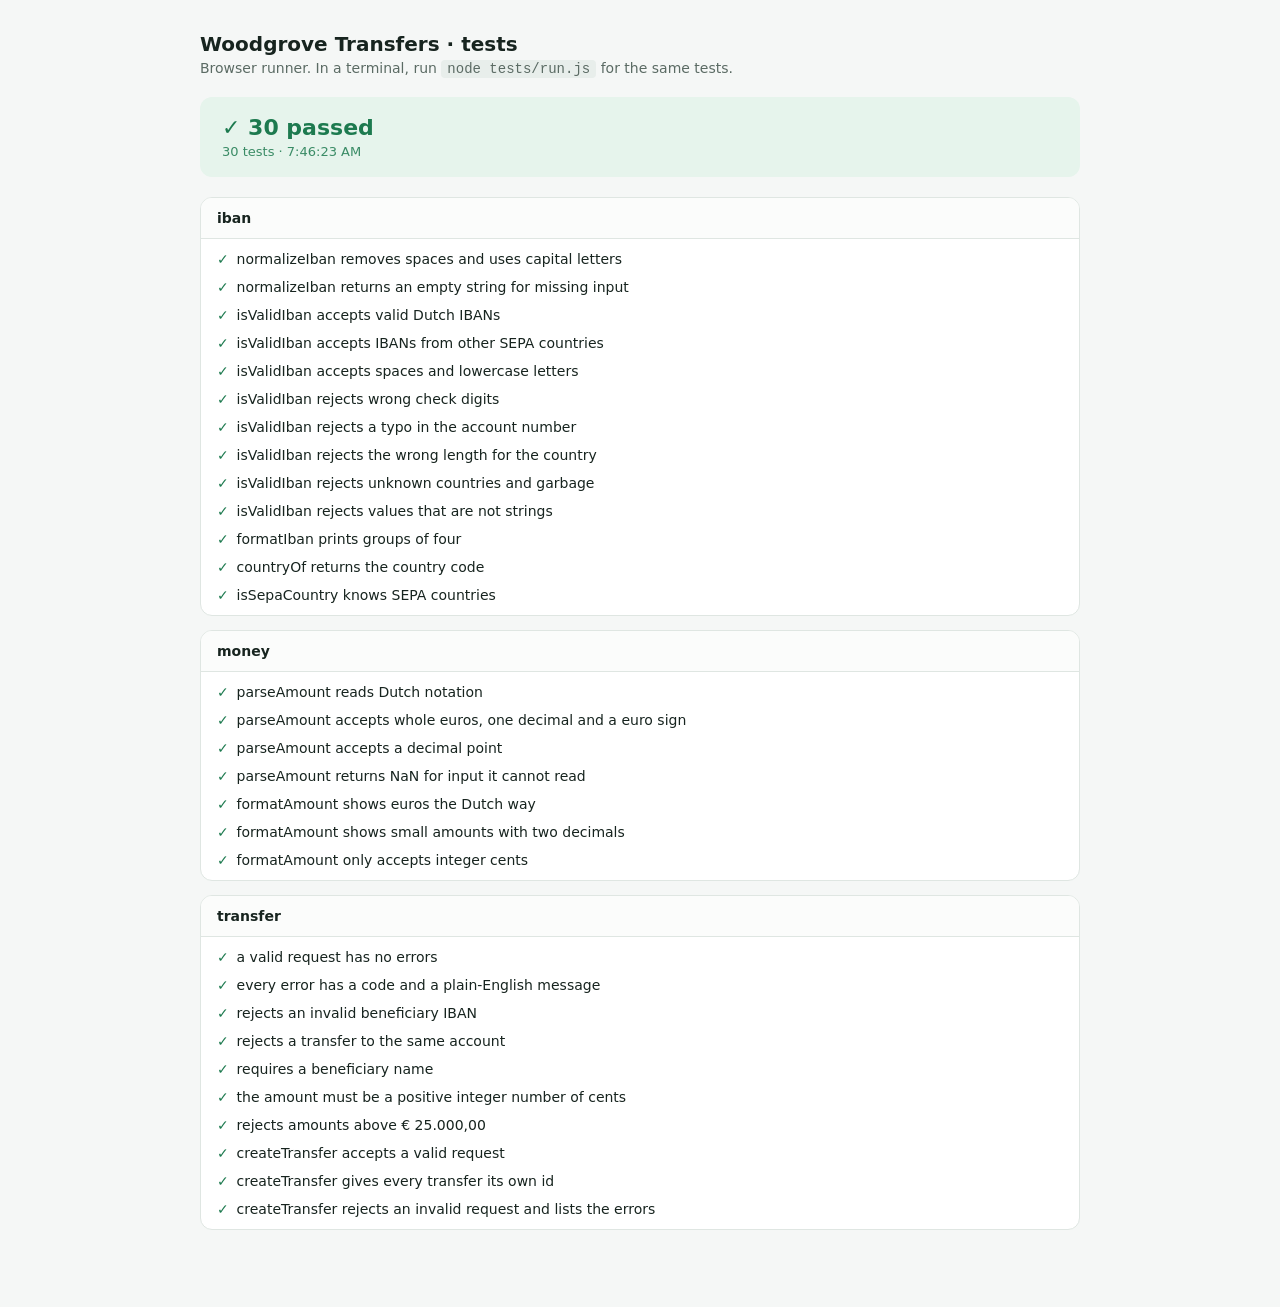
==== tests/index.html @ 0089c5d4 "Initial commit" ====
<!doctype html>
<html lang="en">
  <head>
    <meta charset="utf-8" />
    <meta name="viewport" content="width=device-width, initial-scale=1" />
    <title>Running tests…</title>
    <style>
      :root {
        --ink: #17241f;
        --muted: #5b6b64;
        --line: #dfe6e2;
        --pass: #1d7a4f;
        --pass-bg: #e6f4ec;
        --fail: #b3261e;
        --fail-bg: #fdecea;
        font-family: system-ui, -apple-system, 'Segoe UI', Roboto, sans-serif;
        color: var(--ink);
        background: #f5f7f6;
      }
      body { margin: 0; }
      main { max-width: 880px; margin: 0 auto; padding: 32px 20px 64px; }
      h1 { font-size: 20px; margin: 0 0 4px; }
      .sub { color: var(--muted); margin: 0 0 20px; font-size: 14px; }
      .sub code { background: #e8eeeb; padding: 1px 6px; border-radius: 4px; }
      .banner { border-radius: 12px; padding: 18px 22px; font-size: 22px; font-weight: 700; margin-bottom: 20px; }
      .banner.pass { background: var(--pass-bg); color: var(--pass); }
      .banner.fail { background: var(--fail-bg); color: var(--fail); }
      .banner small { display: block; font-size: 13px; font-weight: 500; opacity: 0.85; margin-top: 4px; }
      section { background: #fff; border: 1px solid var(--line); border-radius: 12px; margin-bottom: 14px; overflow: hidden; }
      section h2 { font-size: 14px; margin: 0; padding: 12px 16px; border-bottom: 1px solid var(--line); background: #fbfcfb; }
      ul { list-style: none; margin: 0; padding: 6px 0; }
      li { padding: 6px 16px; font-size: 14px; }
      li .mark { display: inline-block; width: 1.4em; font-weight: 700; }
      li.pass .mark { color: var(--pass); }
      li.fail .mark { color: var(--fail); }
      li.fail { background: var(--fail-bg); }
      pre { margin: 6px 0 2px 1.4em; white-space: pre-wrap; font-size: 12.5px; color: var(--fail); }
      pre.logs { color: var(--muted); }
    </style>
    <script>
      // Report scripts that fail to load or throw, so a broken file never looks like a green run.
      window.loadErrors = [];
      window.addEventListener(
        'error',
        (event) => {
          const target = event.target;
          const file = target && target.src ? target.src.split('/').slice(-2).join('/') : event.filename || '';
          window.loadErrors.push(target && target.src ? `Could not load ${file}` : `${event.message} (${file}:${event.lineno})`);
        },
        true
      );
    </script>
  </head>
  <body>
    <main>
      <h1>Woodgrove Transfers · tests</h1>
      <p class="sub">Browser runner. In a terminal, run <code>node tests/run.js</code> for the same tests.</p>
      <div id="report">Running tests…</div>
    </main>

    <!-- Code under test: data/ first, then src/ (a file after the files it depends on) -->
    <script src="../data/accounts.js"></script>
    <script src="../src/config.js"></script>
    <script src="../src/iban.js"></script>
    <script src="../src/money.js"></script>
    <script src="../src/transfer.js"></script>

    <!-- Test framework -->
    <script src="harness.js"></script>

    <!-- Test files -->
    <script src="iban.test.js"></script>
    <script src="money.test.js"></script>
    <script src="transfer.test.js"></script>

    <!-- Report -->
    <script>
      (function () {
        const report = document.getElementById('report');
        const el = (tag, className, text) => {
          const node = document.createElement(tag);
          if (className) node.className = className;
          if (text !== undefined) node.textContent = text;
          return node;
        };

        function render(results) {
          const failed = results.filter((r) => !r.passed).length + window.loadErrors.length;
          const passed = results.length - results.filter((r) => !r.passed).length;
          const ok = failed === 0 && results.length > 0;

          document.title = ok ? `✓ ${passed} passed` : `✗ ${failed} failed`;
          report.textContent = '';

          const banner = el('div', `banner ${ok ? 'pass' : 'fail'}`, ok ? `✓ ${passed} passed` : `✗ ${failed} failed`);
          banner.appendChild(el('small', '', `${results.length} tests · ${new Date().toLocaleTimeString()}`));
          report.appendChild(banner);

          if (window.loadErrors.length) {
            const section = el('section');
            section.appendChild(el('h2', '', 'Scripts that failed to load'));
            const list = el('ul');
            window.loadErrors.forEach((message) => {
              const item = el('li', 'fail');
              item.appendChild(el('span', 'mark', '✗'));
              item.appendChild(document.createTextNode(message));
              list.appendChild(item);
            });
            section.appendChild(list);
            report.appendChild(section);
          }

          const suites = new Map();
          results.forEach((r) => suites.set(r.suite, [...(suites.get(r.suite) || []), r]));
          suites.forEach((items, suite) => {
            const section = el('section');
            section.appendChild(el('h2', '', suite));
            const list = el('ul');
            items.forEach((r) => {
              const item = el('li', r.passed ? 'pass' : 'fail');
              item.appendChild(el('span', 'mark', r.passed ? '✓' : '✗'));
              item.appendChild(document.createTextNode(r.name));
              if (!r.passed) {
                item.appendChild(el('pre', '', r.error.message));
                if (r.logs.length) item.appendChild(el('pre', 'logs', `console.log:\n${r.logs.join('\n')}`));
              }
              list.appendChild(item);
            });
            section.appendChild(list);
            report.appendChild(section);
          });
        }

        if (!window.WoodgroveTests) {
          window.loadErrors.push('tests/harness.js did not load');
          render([]);
        } else {
          window.WoodgroveTests.run().then(render);
        }
      })();
    </script>
  </body>
</html>
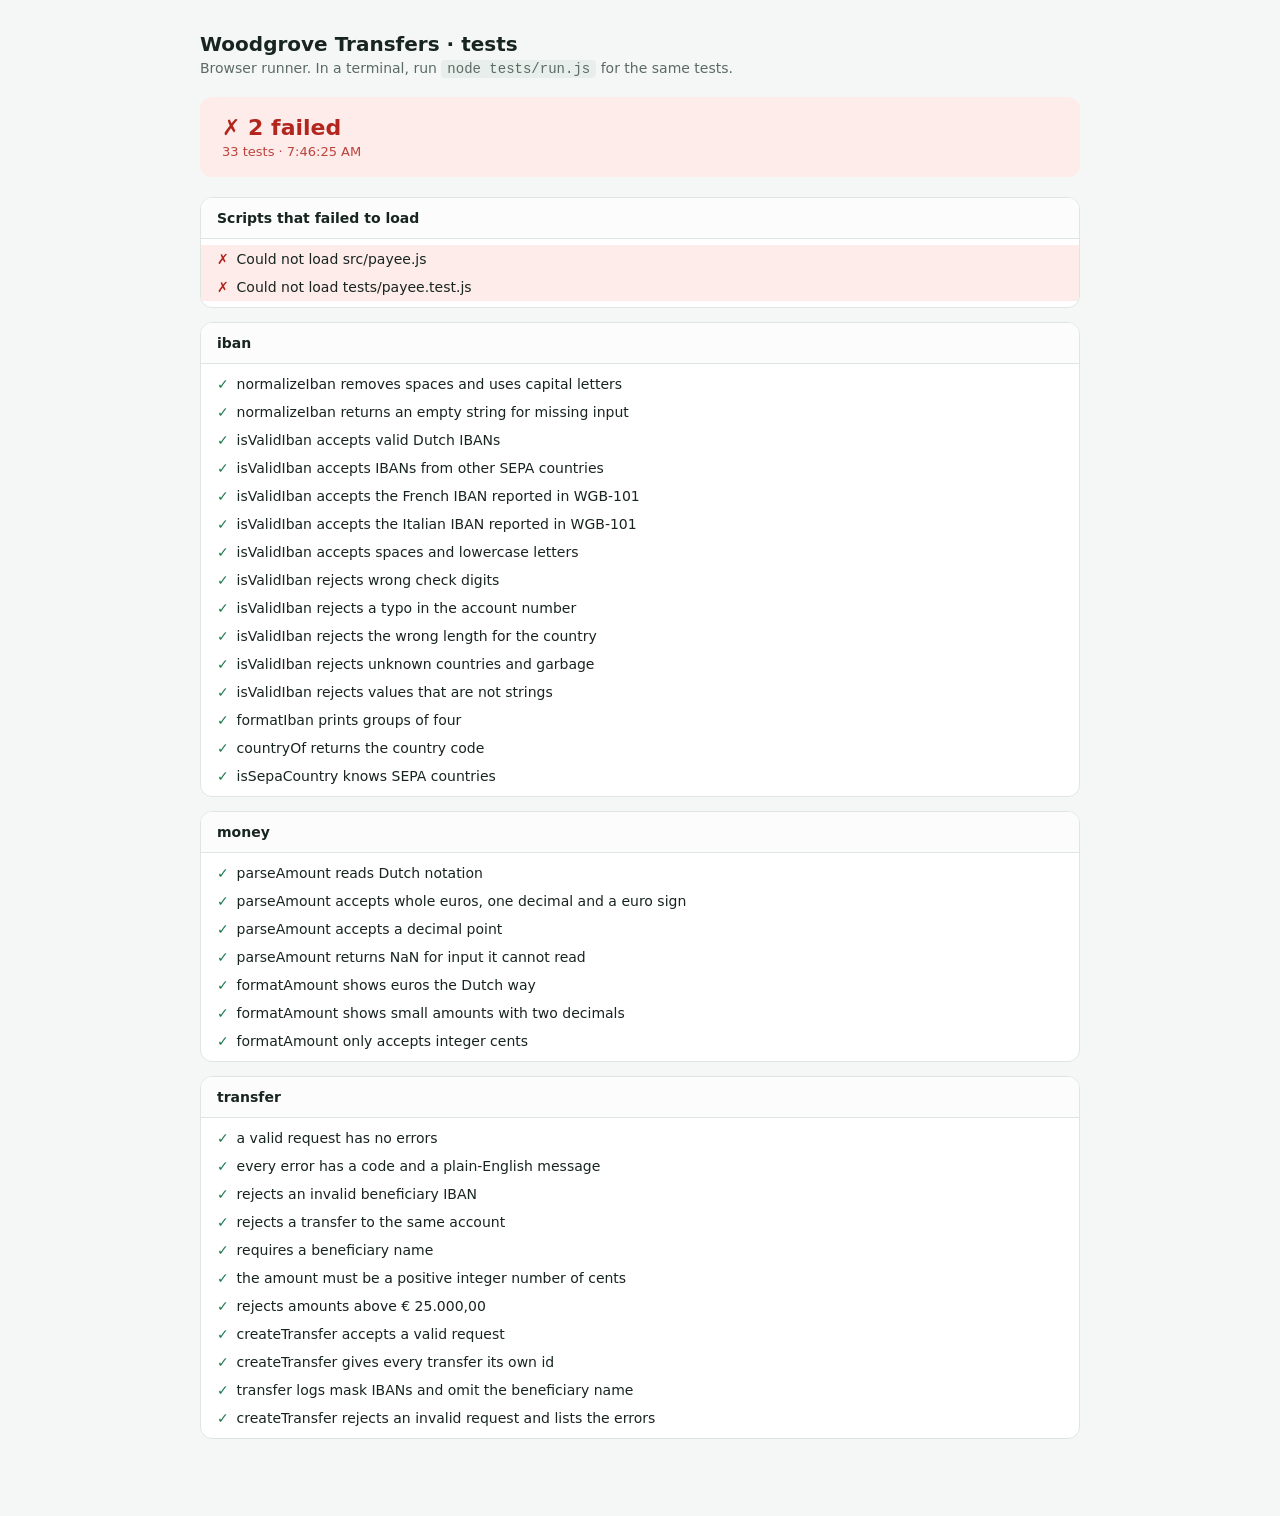
==== commit 9706f480: "WGB-103: Fix high-severity security findings - Read the screening API key from SCREENING_API_KEY ins" ====
--- a/tests/index.html
+++ b/tests/index.html
@@ -63,6 +63,7 @@
     <script src="../src/config.js"></script>
     <script src="../src/iban.js"></script>
     <script src="../src/money.js"></script>
+    <script src="../src/payee.js"></script>
     <script src="../src/transfer.js"></script>
 
     <!-- Test framework -->
@@ -71,6 +72,8 @@
     <!-- Test files -->
     <script src="iban.test.js"></script>
     <script src="money.test.js"></script>
+    <script src="payee.test.js"></script>
+    <script src="server.test.js"></script>
     <script src="transfer.test.js"></script>
 
     <!-- Report -->
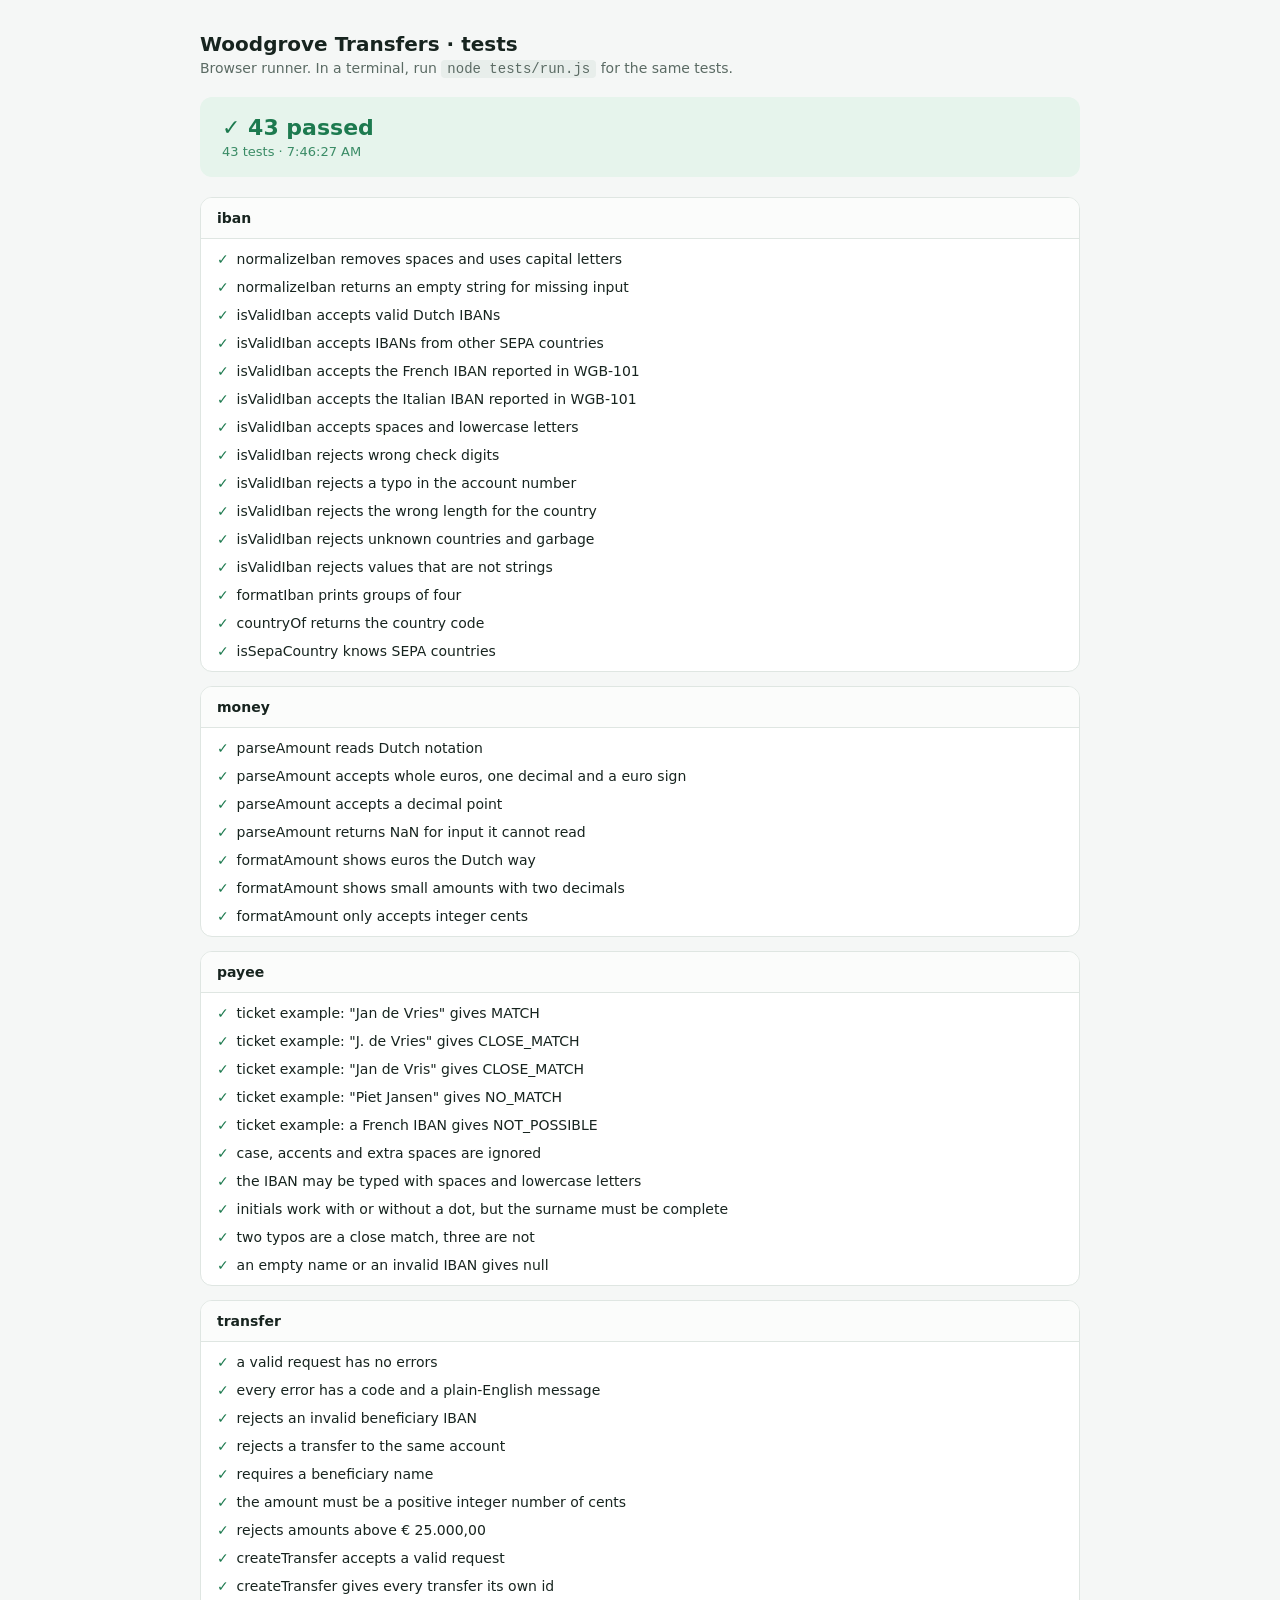
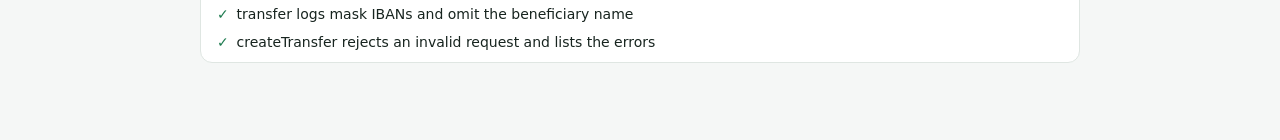
==== commit 60754531: "WGB-102: Add Verification of Payee verifyPayee checks a beneficiary name against Woodgrove's account" ====
--- a/tests/index.html
+++ b/tests/index.html
@@ -73,7 +73,6 @@
     <script src="iban.test.js"></script>
     <script src="money.test.js"></script>
     <script src="payee.test.js"></script>
-    <script src="server.test.js"></script>
     <script src="transfer.test.js"></script>
 
     <!-- Report -->
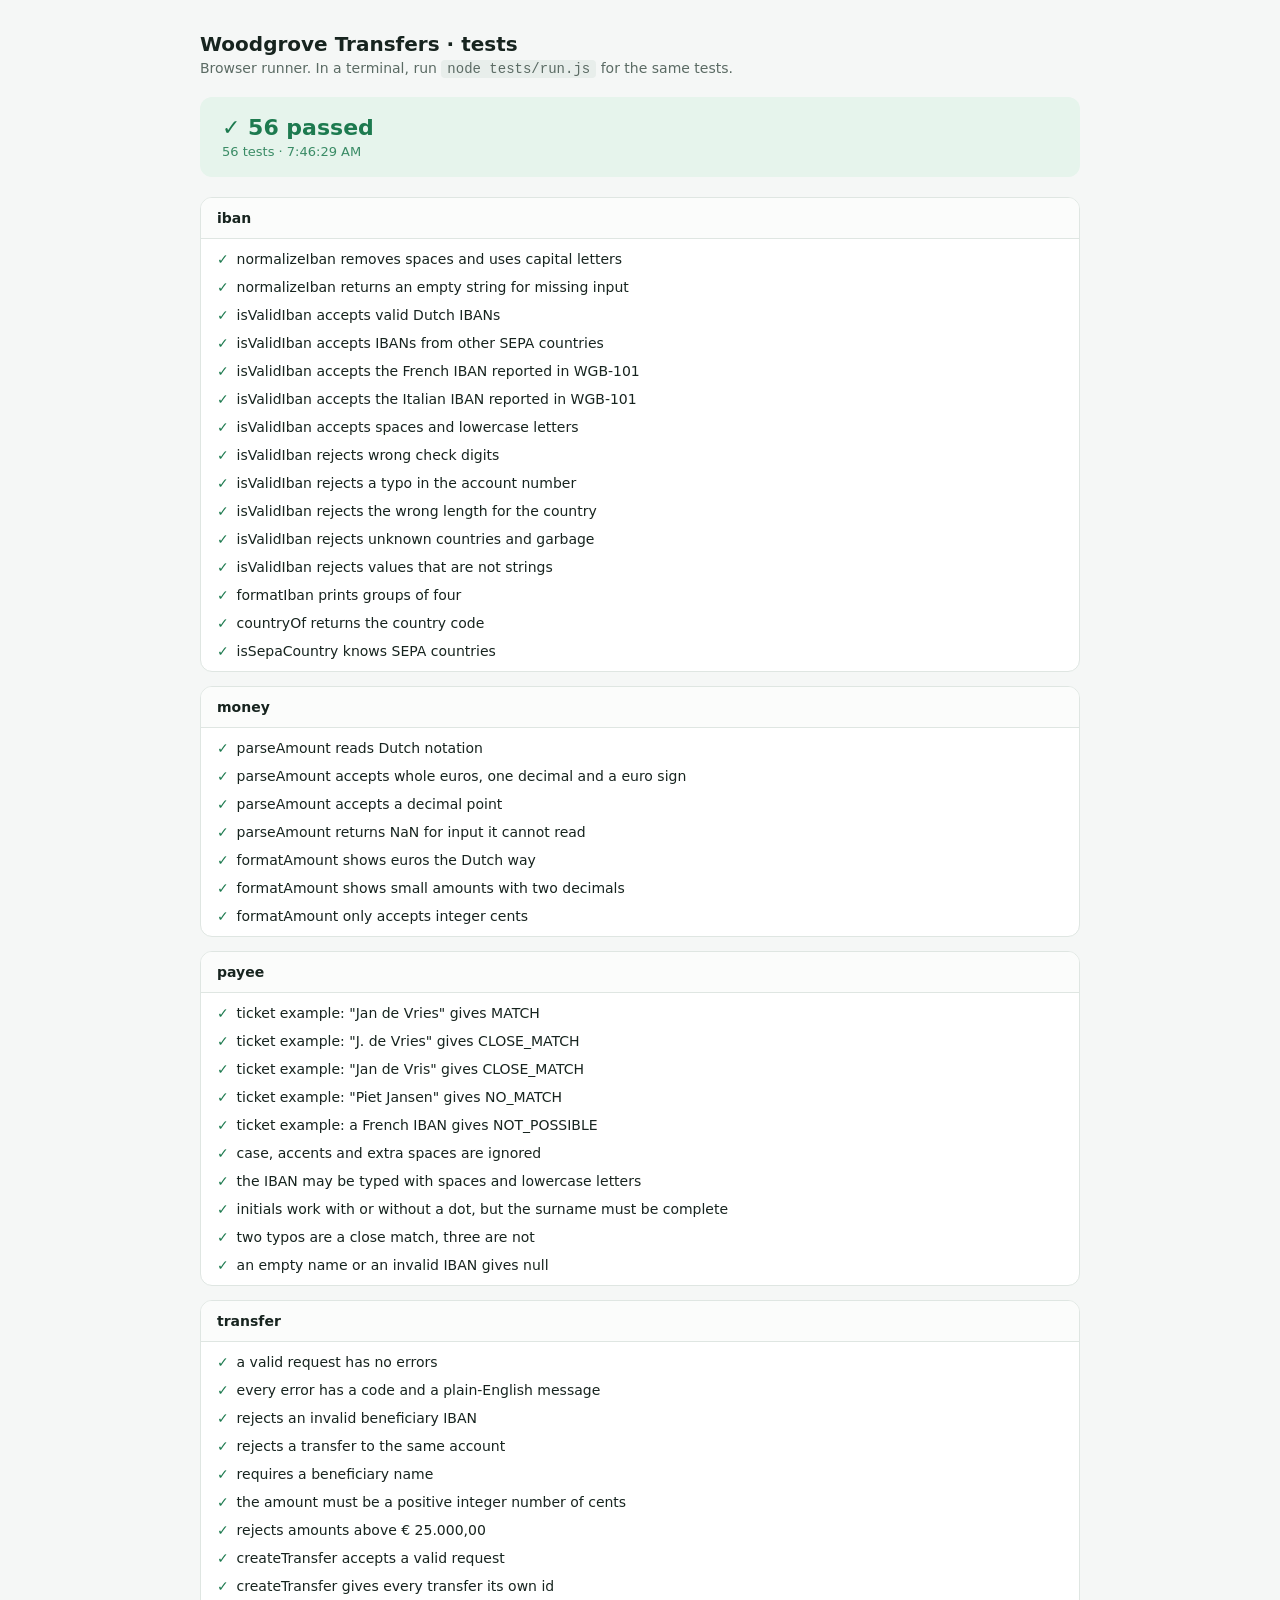
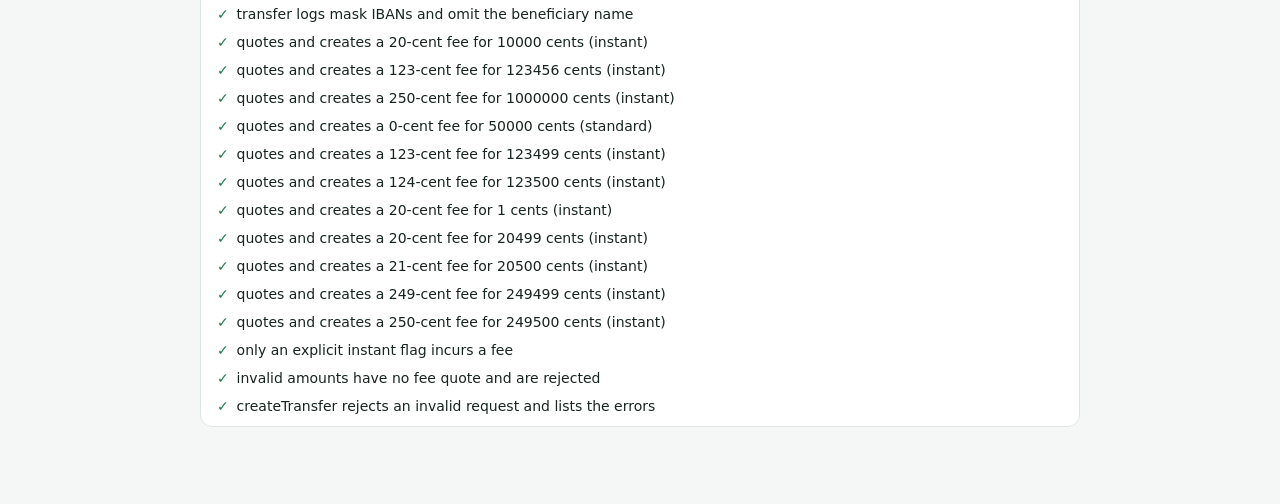
==== commit 894ddf43: "Merge 9706f480d657285970ee2235c8bbbcb356b7d67a into 0089c5d402b9b110b5c29f1976a93e87dad19fd5" ====
--- a/tests/index.html
+++ b/tests/index.html
@@ -73,6 +73,7 @@
     <script src="iban.test.js"></script>
     <script src="money.test.js"></script>
     <script src="payee.test.js"></script>
+    <script src="server.test.js"></script>
     <script src="transfer.test.js"></script>
 
     <!-- Report -->
